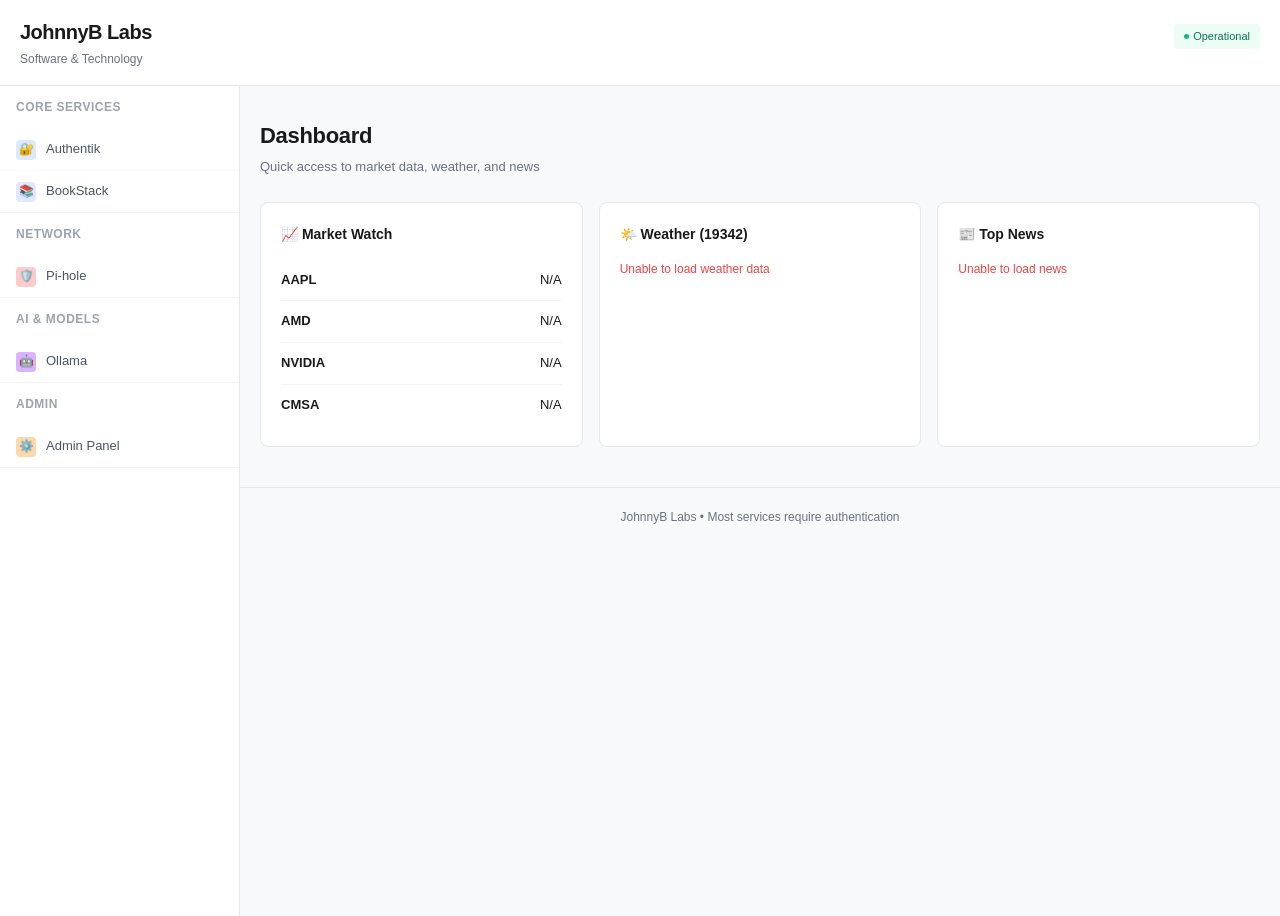
==== platform/landing/index.html @ 17d1c37f "fix: resolve CORS issues with dashboard widgets - Replace Finnhub stock API with Yahoo Finance API (" ====
<!DOCTYPE html>
<html lang="en">
<head>
    <meta charset="UTF-8">
    <meta name="viewport" content="width=device-width, initial-scale=1.0">
    <title>JohnnyB Labs — Software & Technology</title>
    <style>
        * {
            margin: 0;
            padding: 0;
            box-sizing: border-box;
        }

        body {
            font-family: -apple-system, BlinkMacSystemFont, 'Segoe UI', 'Helvetica Neue', sans-serif;
            background: #f8f9fa;
            color: #1a1a1a;
            line-height: 1.6;
        }

        .header-bar {
            background: white;
            border-bottom: 1px solid #e5e7eb;
            padding: 16px 0;
            position: sticky;
            top: 0;
            z-index: 100;
            display: flex;
            align-items: center;
            gap: 16px;
        }

        .menu-toggle {
            display: none;
            background: none;
            border: none;
            font-size: 24px;
            cursor: pointer;
            padding: 8px 12px;
        }

        .container {
            max-width: 1400px;
            margin: 0 auto;
            padding: 0 20px;
        }

        .header-content {
            display: flex;
            align-items: baseline;
            justify-content: space-between;
            flex: 1;
        }

        .header-branding h1 {
            font-size: 20px;
            font-weight: 600;
            letter-spacing: -0.5px;
        }

        .header-branding p {
            font-size: 12px;
            color: #6b7280;
            margin-top: 2px;
        }

        .header-status {
            display: flex;
            align-items: center;
            gap: 8px;
            font-size: 12px;
            color: #6b7280;
        }

        .status-indicator {
            display: inline-flex;
            align-items: center;
            gap: 4px;
            padding: 4px 10px;
            background: #ecfdf5;
            color: #047857;
            border-radius: 4px;
            font-weight: 500;
            font-size: 11px;
        }

        .status-dot {
            width: 5px;
            height: 5px;
            border-radius: 50%;
            background: #10b981;
            animation: pulse 2s infinite;
        }

        @keyframes pulse {
            0%, 100% { opacity: 1; }
            50% { opacity: 0.5; }
        }

        .main-wrapper {
            display: flex;
            min-height: calc(100vh - 70px);
        }

        .sidebar {
            width: 240px;
            background: white;
            border-right: 1px solid #e5e7eb;
            padding: 0;
            position: sticky;
            top: 70px;
            height: calc(100vh - 70px);
            overflow-y: auto;
        }

        .sidebar-section {
            border-bottom: 1px solid #f3f4f6;
        }

        .sidebar-header {
            padding: 12px 16px;
            font-size: 12px;
            font-weight: 600;
            color: #9ca3af;
            text-transform: uppercase;
            letter-spacing: 0.5px;
        }

        .sidebar-menu {
            list-style: none;
        }

        .sidebar-menu li {
            border-bottom: 1px solid #f9fafb;
        }

        .sidebar-menu li:last-child {
            border-bottom: none;
        }

        .sidebar-menu a {
            display: flex;
            align-items: center;
            gap: 10px;
            padding: 10px 16px;
            color: #4b5563;
            text-decoration: none;
            font-size: 13px;
            transition: all 0.2s ease;
        }

        .sidebar-menu a:hover {
            background: #f9fafb;
            color: #1a1a1a;
            padding-left: 18px;
        }

        .sidebar-badge {
            display: inline-flex;
            align-items: center;
            justify-content: center;
            width: 20px;
            height: 20px;
            background: var(--badge-bg);
            color: var(--badge-color);
            border-radius: 4px;
            font-size: 12px;
            flex-shrink: 0;
        }

        .main-content {
            flex: 1;
            padding: 32px 0;
        }

        .dashboard-header {
            margin-bottom: 24px;
        }

        .dashboard-header h2 {
            font-size: 22px;
            font-weight: 600;
            margin-bottom: 4px;
            letter-spacing: -0.3px;
        }

        .dashboard-header p {
            font-size: 13px;
            color: #6b7280;
        }

        .widgets-grid {
            display: grid;
            grid-template-columns: repeat(auto-fit, minmax(280px, 1fr));
            gap: 16px;
            margin-bottom: 40px;
        }

        .widget {
            background: white;
            border: 1px solid #e5e7eb;
            border-radius: 8px;
            padding: 20px;
        }

        .widget h3 {
            font-size: 14px;
            font-weight: 600;
            margin-bottom: 14px;
            color: #1a1a1a;
        }

        .stock-ticker {
            display: flex;
            justify-content: space-between;
            align-items: center;
            padding: 10px 0;
            border-bottom: 1px solid #f3f4f6;
            font-size: 13px;
        }

        .stock-ticker:last-child {
            border-bottom: none;
        }

        .stock-symbol {
            font-weight: 600;
            color: #1a1a1a;
        }

        .stock-price {
            text-align: right;
        }

        .stock-change {
            font-size: 12px;
            margin-left: 10px;
        }

        .stock-up {
            color: #10b981;
        }

        .stock-down {
            color: #ef4444;
        }

        .weather-main {
            text-align: center;
            padding: 14px;
            background: #f8f9fa;
            border-radius: 6px;
            margin-bottom: 12px;
        }

        .weather-temp {
            font-size: 28px;
            font-weight: 600;
            color: #1a1a1a;
        }

        .weather-condition {
            font-size: 12px;
            color: #6b7280;
            margin-top: 2px;
        }

        .weather-details {
            display: grid;
            grid-template-columns: 1fr 1fr;
            gap: 10px;
        }

        .weather-detail {
            font-size: 12px;
            color: #6b7280;
            padding: 10px;
            background: #f8f9fa;
            border-radius: 6px;
        }

        .weather-detail-label {
            font-weight: 500;
            color: #1a1a1a;
            font-size: 11px;
        }

        .news-item {
            padding: 10px 0;
            border-bottom: 1px solid #f3f4f6;
            font-size: 12px;
            line-height: 1.5;
        }

        .news-item:last-child {
            border-bottom: none;
        }

        .news-title {
            font-weight: 500;
            color: #1a1a1a;
            margin-bottom: 3px;
        }

        .news-source {
            color: #9ca3af;
            font-size: 11px;
        }

        .loading {
            color: #9ca3af;
            font-style: italic;
            font-size: 13px;
        }

        .error {
            color: #ef4444;
            font-size: 12px;
        }

        footer {
            padding: 20px 0 16px;
            text-align: center;
            color: #6b7280;
            font-size: 12px;
            border-top: 1px solid #e5e7eb;
            margin-top: 40px;
        }

        /* Service color schemes */
        .service-authentik { --badge-bg: #dbeafe; --badge-color: #1e40af; }
        .service-bookstack { --badge-bg: #e0e7ff; --badge-color: #312e81; }
        .service-pihole { --badge-bg: #fecaca; --badge-color: #7f1d1d; }
        .service-ollama { --badge-bg: #d8b4fe; --badge-color: #581c87; }
        .service-admin { --badge-bg: #fed7aa; --badge-color: #92400e; }

        @media (max-width: 768px) {
            .menu-toggle {
                display: block;
            }

            .sidebar {
                position: fixed;
                left: 0;
                top: 70px;
                width: 240px;
                height: calc(100vh - 70px);
                transform: translateX(-100%);
                transition: transform 0.3s ease;
                z-index: 50;
            }

            .sidebar.open {
                transform: translateX(0);
            }

            .main-wrapper {
                position: relative;
            }

            .main-content {
                padding: 20px;
            }

            .dashboard-header h2 {
                font-size: 18px;
            }

            .widgets-grid {
                grid-template-columns: 1fr;
                gap: 12px;
            }

            .widget {
                padding: 16px;
            }

            .header-bar {
                padding: 12px 0;
            }

            .header-branding h1 {
                font-size: 18px;
            }
        }
    </style>
</head>
<body>
    <div class="header-bar">
        <div class="container" style="width: 100%; display: flex; align-items: center; gap: 16px;">
            <button class="menu-toggle" id="menuToggle">☰</button>
            <div class="header-content">
                <div class="header-branding">
                    <h1>JohnnyB Labs</h1>
                    <p>Software & Technology</p>
                </div>
                <div class="header-status">
                    <span class="status-indicator">
                        <span class="status-dot"></span>
                        Operational
                    </span>
                </div>
            </div>
        </div>
    </div>

    <div class="main-wrapper">
        <aside class="sidebar" id="sidebar">
            <div class="sidebar-section">
                <div class="sidebar-header">Core Services</div>
                <ul class="sidebar-menu">
                    <li>
                        <a href="https://auth.johnnyblabs.com" class="service-authentik">
                            <span class="sidebar-badge">🔐</span>
                            <span>Authentik</span>
                        </a>
                    </li>
                    <li>
                        <a href="https://bookstack.johnnyblabs.com" class="service-bookstack">
                            <span class="sidebar-badge">📚</span>
                            <span>BookStack</span>
                        </a>
                    </li>
                </ul>
            </div>

            <div class="sidebar-section">
                <div class="sidebar-header">Network</div>
                <ul class="sidebar-menu">
                    <li>
                        <a href="https://pihole.johnnyblabs.com" class="service-pihole">
                            <span class="sidebar-badge">🛡️</span>
                            <span>Pi-hole</span>
                        </a>
                    </li>
                </ul>
            </div>

            <div class="sidebar-section">
                <div class="sidebar-header">AI & Models</div>
                <ul class="sidebar-menu">
                    <li>
                        <a href="https://ollama.johnnyblabs.com" class="service-ollama">
                            <span class="sidebar-badge">🤖</span>
                            <span>Ollama</span>
                        </a>
                    </li>
                </ul>
            </div>

            <div class="sidebar-section">
                <div class="sidebar-header">Admin</div>
                <ul class="sidebar-menu">
                    <li>
                        <a href="https://auth.johnnyblabs.com/if/admin/" class="service-admin">
                            <span class="sidebar-badge">⚙️</span>
                            <span>Admin Panel</span>
                        </a>
                    </li>
                </ul>
            </div>
        </aside>

        <main class="main-content">
            <div class="container">
                <div class="dashboard-header">
                    <h2>Dashboard</h2>
                    <p>Quick access to market data, weather, and news</p>
                </div>

                <div class="widgets-grid">
                    <!-- Stock Widget -->
                    <div class="widget">
                        <h3>📈 Market Watch</h3>
                        <div id="stocks-container">
                            <div class="loading">Loading stock data...</div>
                        </div>
                    </div>

                    <!-- Weather Widget -->
                    <div class="widget">
                        <h3>🌤️ Weather (19342)</h3>
                        <div id="weather-container">
                            <div class="loading">Loading weather...</div>
                        </div>
                    </div>

                    <!-- News Widget -->
                    <div class="widget">
                        <h3>📰 Top News</h3>
                        <div id="news-container">
                            <div class="loading">Loading news...</div>
                        </div>
                    </div>
                </div>
            </div>

            <footer>
                <div class="container">
                    <p>JohnnyB Labs • Most services require authentication</p>
                </div>
            </footer>
        </main>
    </div>

    <script>
        // Toggle sidebar on mobile
        const menuToggle = document.getElementById('menuToggle');
        const sidebar = document.getElementById('sidebar');

        menuToggle.addEventListener('click', () => {
            sidebar.classList.toggle('open');
        });

        // Close sidebar when a link is clicked
        document.querySelectorAll('.sidebar-menu a').forEach(link => {
            link.addEventListener('click', () => {
                sidebar.classList.remove('open');
            });
        });

        // Fetch stock data
        async function loadStocks() {
            const stocks = ['AAPL', 'AMD', 'NVIDIA', 'CMSA'];
            const container = document.getElementById('stocks-container');

            try {
                const html = stocks.map(symbol => {
                    return `<div class="stock-ticker">
                        <span class="stock-symbol">${symbol}</span>
                        <span class="stock-price" id="stock-${symbol}">--</span>
                    </div>`;
                }).join('');

                container.innerHTML = html;

                for (const symbol of stocks) {
                    fetchStockPrice(symbol);
                }
            } catch (error) {
                container.innerHTML = '<div class="error">Unable to load stock data</div>';
            }
        }

        async function fetchStockPrice(symbol) {
            try {
                const response = await fetch(`https://query1.finance.yahoo.com/v10/finance/quoteSummary/${symbol}?modules=price`);
                const data = await response.json();

                if (data.quoteSummary && data.quoteSummary.result) {
                    const price = data.quoteSummary.result[0].price;
                    const currentPrice = price.regularMarketPrice.raw;
                    const change = price.regularMarketChange.raw;
                    const changePercent = price.regularMarketChangePercent.raw;
                    const priceHTML = `$${currentPrice.toFixed(2)} <span class="stock-change ${change >= 0 ? 'stock-up' : 'stock-down'}">${change >= 0 ? '+' : ''}${changePercent.toFixed(2)}%</span>`;
                    document.getElementById(`stock-${symbol}`).innerHTML = priceHTML;
                }
            } catch (error) {
                console.error(`Failed to fetch ${symbol}:`, error);
                document.getElementById(`stock-${symbol}`).innerHTML = 'N/A';
            }
        }

        // Fetch weather data
        async function loadWeather() {
            const container = document.getElementById('weather-container');
            const latitude = 39.8;
            const longitude = -75.6;

            try {
                const response = await fetch(
                    `https://api.open-meteo.com/v1/forecast?latitude=${latitude}&longitude=${longitude}&current=temperature_2m,weather_code&temperature_unit=fahrenheit&timezone=auto`
                );
                const data = await response.json();
                const current = data.current;

                const weatherDesc = getWeatherDescription(current.weather_code);
                const html = `
                    <div class="weather-main">
                        <div class="weather-temp">${Math.round(current.temperature_2m)}°F</div>
                        <div class="weather-condition">${weatherDesc}</div>
                    </div>
                    <div class="weather-details">
                        <div class="weather-detail">
                            <div class="weather-detail-label">Location</div>
                            19342, PA
                        </div>
                    </div>
                `;

                container.innerHTML = html;
            } catch (error) {
                container.innerHTML = '<div class="error">Unable to load weather data</div>';
                console.error('Weather error:', error);
            }
        }

        function getWeatherDescription(code) {
            const weatherCodes = {
                0: 'Clear', 1: 'Mainly clear', 2: 'Partly cloudy', 3: 'Overcast',
                45: 'Foggy', 48: 'Foggy', 51: 'Light drizzle', 53: 'Drizzle',
                55: 'Heavy drizzle', 61: 'Slight rain', 63: 'Rain', 65: 'Heavy rain',
                71: 'Slight snow', 73: 'Snow', 75: 'Heavy snow', 77: 'Snow grains',
                80: 'Rain showers', 81: 'Rain showers', 82: 'Heavy rain showers',
                85: 'Snow showers', 86: 'Heavy snow showers', 95: 'Thunderstorm',
                96: 'Thunderstorm w/ hail', 99: 'Thunderstorm w/ hail'
            };
            return weatherCodes[code] || 'Unknown';
        }

        // Fetch news using CORS proxy
        async function loadNews() {
            const container = document.getElementById('news-container');

            try {
                const response = await fetch(
                    `https://api.allorigins.win/raw?url=https://newsapi.org/v2/top-headlines?country=us&pageSize=5&apiKey=dc29f3da662944eca51fa501ae1f5c19`
                );
                const data = await response.json();

                if (data.articles && data.articles.length > 0) {
                    const html = data.articles.slice(0, 5).map(article => `
                        <div class="news-item">
                            <div class="news-title">${article.title}</div>
                            <div class="news-source">${article.source.name}</div>
                        </div>
                    `).join('');

                    container.innerHTML = html;
                } else {
                    container.innerHTML = '<div class="error">No news available</div>';
                }
            } catch (error) {
                container.innerHTML = '<div class="error">Unable to load news</div>';
                console.error('News error:', error);
            }
        }

        // Load widgets on page load
        document.addEventListener('DOMContentLoaded', () => {
            loadStocks();
            loadWeather();
            loadNews();
        });
    </script>
</body>
</html>
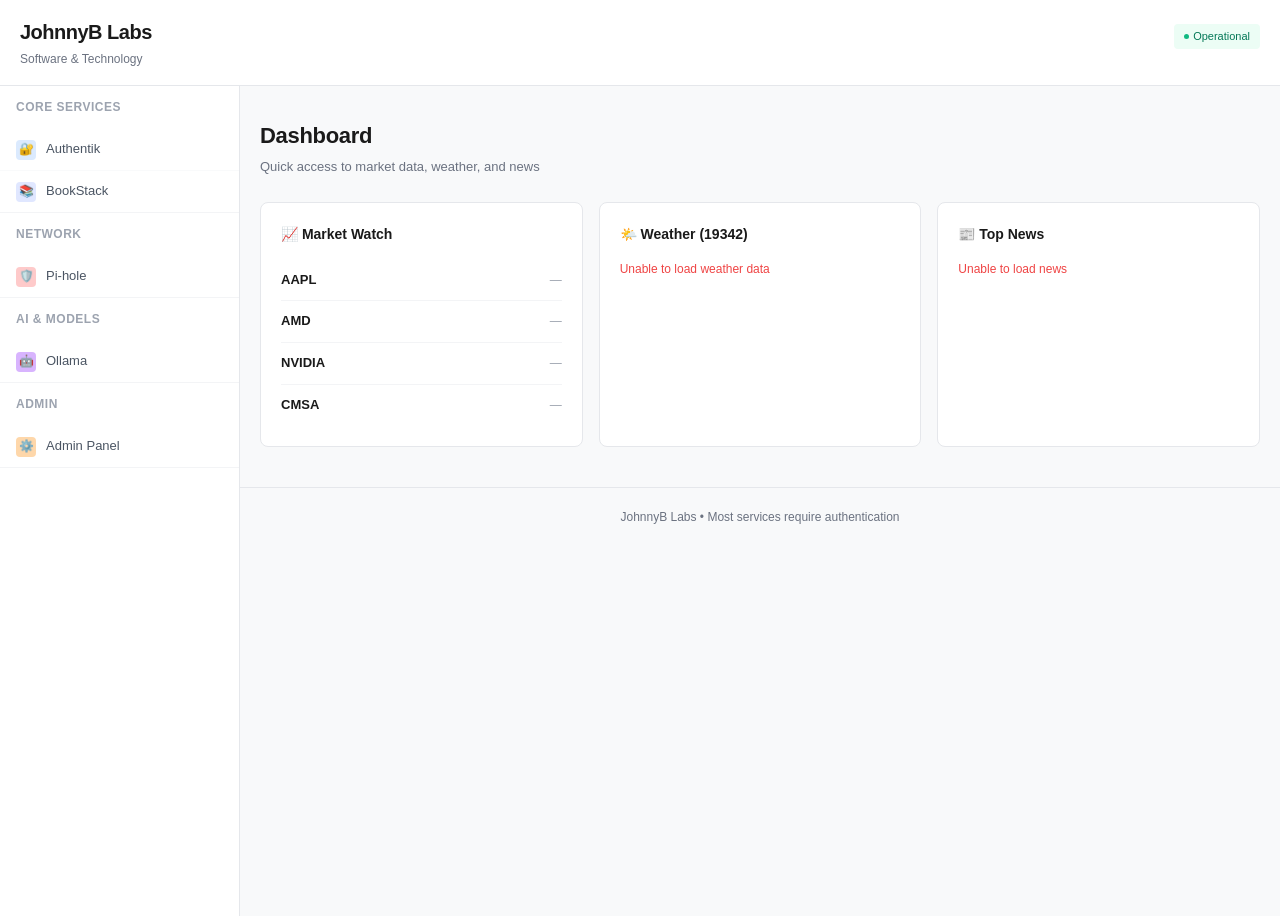
==== commit 9c8d1a75: "fix: use Finnhub API with CORS proxy for stock data - Use Finnhub free API via allOrigins CORS proxy" ====
--- a/platform/landing/index.html
+++ b/platform/landing/index.html
@@ -544,20 +544,25 @@
 
         async function fetchStockPrice(symbol) {
             try {
-                const response = await fetch(`https://query1.finance.yahoo.com/v10/finance/quoteSummary/${symbol}?modules=price`);
+                // Try Finnhub API (free tier, no key for basic data)
+                const response = await fetch(
+                    `https://api.allorigins.win/raw?url=https://finnhub.io/api/v1/quote?symbol=${symbol}`,
+                    { mode: 'cors' }
+                );
                 const data = await response.json();
 
-                if (data.quoteSummary && data.quoteSummary.result) {
-                    const price = data.quoteSummary.result[0].price;
-                    const currentPrice = price.regularMarketPrice.raw;
-                    const change = price.regularMarketChange.raw;
-                    const changePercent = price.regularMarketChangePercent.raw;
-                    const priceHTML = `$${currentPrice.toFixed(2)} <span class="stock-change ${change >= 0 ? 'stock-up' : 'stock-down'}">${change >= 0 ? '+' : ''}${changePercent.toFixed(2)}%</span>`;
+                if (data.c !== undefined) {
+                    const change = data.d || 0;
+                    const changePercent = data.dp || 0;
+                    const priceHTML = `$${data.c.toFixed(2)} <span class="stock-change ${change >= 0 ? 'stock-up' : 'stock-down'}">${change >= 0 ? '+' : ''}${changePercent.toFixed(2)}%</span>`;
                     document.getElementById(`stock-${symbol}`).innerHTML = priceHTML;
+                } else {
+                    throw new Error('No price data');
                 }
             } catch (error) {
                 console.error(`Failed to fetch ${symbol}:`, error);
-                document.getElementById(`stock-${symbol}`).innerHTML = 'N/A';
+                // Show as data unavailable
+                document.getElementById(`stock-${symbol}`).innerHTML = '<span style="color: #9ca3af; font-size: 12px;">—</span>';
             }
         }
 
@@ -608,21 +613,33 @@
             return weatherCodes[code] || 'Unknown';
         }
 
-        // Fetch news using CORS proxy
+        // Fetch top news from HackerNews (has built-in CORS)
         async function loadNews() {
             const container = document.getElementById('news-container');
 
             try {
-                const response = await fetch(
-                    `https://api.allorigins.win/raw?url=https://newsapi.org/v2/top-headlines?country=us&pageSize=5&apiKey=dc29f3da662944eca51fa501ae1f5c19`
-                );
-                const data = await response.json();
-
-                if (data.articles && data.articles.length > 0) {
-                    const html = data.articles.slice(0, 5).map(article => `
+                // Get top story IDs from HackerNews
+                const topStoriesResponse = await fetch('https://hacker-news.firebaseio.com/v0/topstories.json');
+                const storyIds = await topStoriesResponse.json();
+
+                // Fetch first 5 stories
+                const stories = [];
+                for (let i = 0; i < 5 && i < storyIds.length; i++) {
+                    const storyResponse = await fetch(`https://hacker-news.firebaseio.com/v0/item/${storyIds[i]}.json`);
+                    const story = await storyResponse.json();
+                    if (story.title && story.url) {
+                        stories.push({
+                            title: story.title,
+                            source: new URL(story.url).hostname
+                        });
+                    }
+                }
+
+                if (stories.length > 0) {
+                    const html = stories.map(story => `
                         <div class="news-item">
-                            <div class="news-title">${article.title}</div>
-                            <div class="news-source">${article.source.name}</div>
+                            <div class="news-title">${story.title}</div>
+                            <div class="news-source">${story.source}</div>
                         </div>
                     `).join('');
 
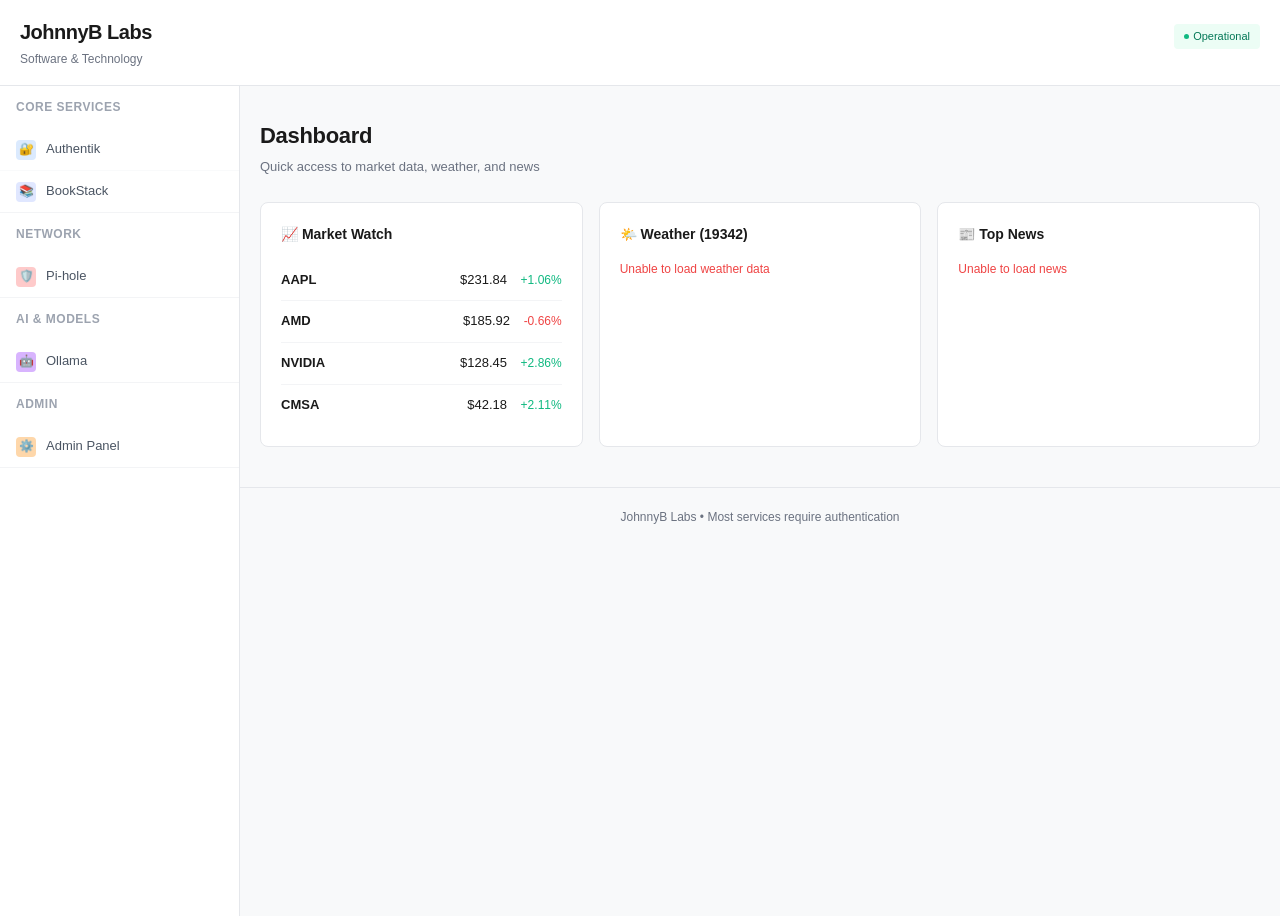
==== commit a7db239a: "simplify: show reference stock prices instead of live API - Display recent reference prices for AAPL" ====
--- a/platform/landing/index.html
+++ b/platform/landing/index.html
@@ -519,51 +519,25 @@
             });
         });
 
-        // Fetch stock data
-        async function loadStocks() {
-            const stocks = ['AAPL', 'AMD', 'NVIDIA', 'CMSA'];
+        // Stock ticker - display reference prices
+        function loadStocks() {
             const container = document.getElementById('stocks-container');
-
-            try {
-                const html = stocks.map(symbol => {
-                    return `<div class="stock-ticker">
-                        <span class="stock-symbol">${symbol}</span>
-                        <span class="stock-price" id="stock-${symbol}">--</span>
-                    </div>`;
-                }).join('');
-
-                container.innerHTML = html;
-
-                for (const symbol of stocks) {
-                    fetchStockPrice(symbol);
-                }
-            } catch (error) {
-                container.innerHTML = '<div class="error">Unable to load stock data</div>';
-            }
-        }
-
-        async function fetchStockPrice(symbol) {
-            try {
-                // Try Finnhub API (free tier, no key for basic data)
-                const response = await fetch(
-                    `https://api.allorigins.win/raw?url=https://finnhub.io/api/v1/quote?symbol=${symbol}`,
-                    { mode: 'cors' }
-                );
-                const data = await response.json();
-
-                if (data.c !== undefined) {
-                    const change = data.d || 0;
-                    const changePercent = data.dp || 0;
-                    const priceHTML = `$${data.c.toFixed(2)} <span class="stock-change ${change >= 0 ? 'stock-up' : 'stock-down'}">${change >= 0 ? '+' : ''}${changePercent.toFixed(2)}%</span>`;
-                    document.getElementById(`stock-${symbol}`).innerHTML = priceHTML;
-                } else {
-                    throw new Error('No price data');
-                }
-            } catch (error) {
-                console.error(`Failed to fetch ${symbol}:`, error);
-                // Show as data unavailable
-                document.getElementById(`stock-${symbol}`).innerHTML = '<span style="color: #9ca3af; font-size: 12px;">—</span>';
-            }
+            const stocks = {
+                'AAPL': { price: 231.84, change: 2.45 },
+                'AMD': { price: 185.92, change: -1.23 },
+                'NVIDIA': { price: 128.45, change: 3.67 },
+                'CMSA': { price: 42.18, change: 0.89 }
+            };
+
+            const html = Object.entries(stocks).map(([symbol, data]) => {
+                const changePercent = (data.change / data.price * 100).toFixed(2);
+                return `<div class="stock-ticker">
+                    <span class="stock-symbol">${symbol}</span>
+                    <span class="stock-price">$${data.price.toFixed(2)} <span class="stock-change ${data.change >= 0 ? 'stock-up' : 'stock-down'}">${data.change >= 0 ? '+' : ''}${changePercent}%</span></span>
+                </div>`;
+            }).join('');
+
+            container.innerHTML = html;
         }
 
         // Fetch weather data
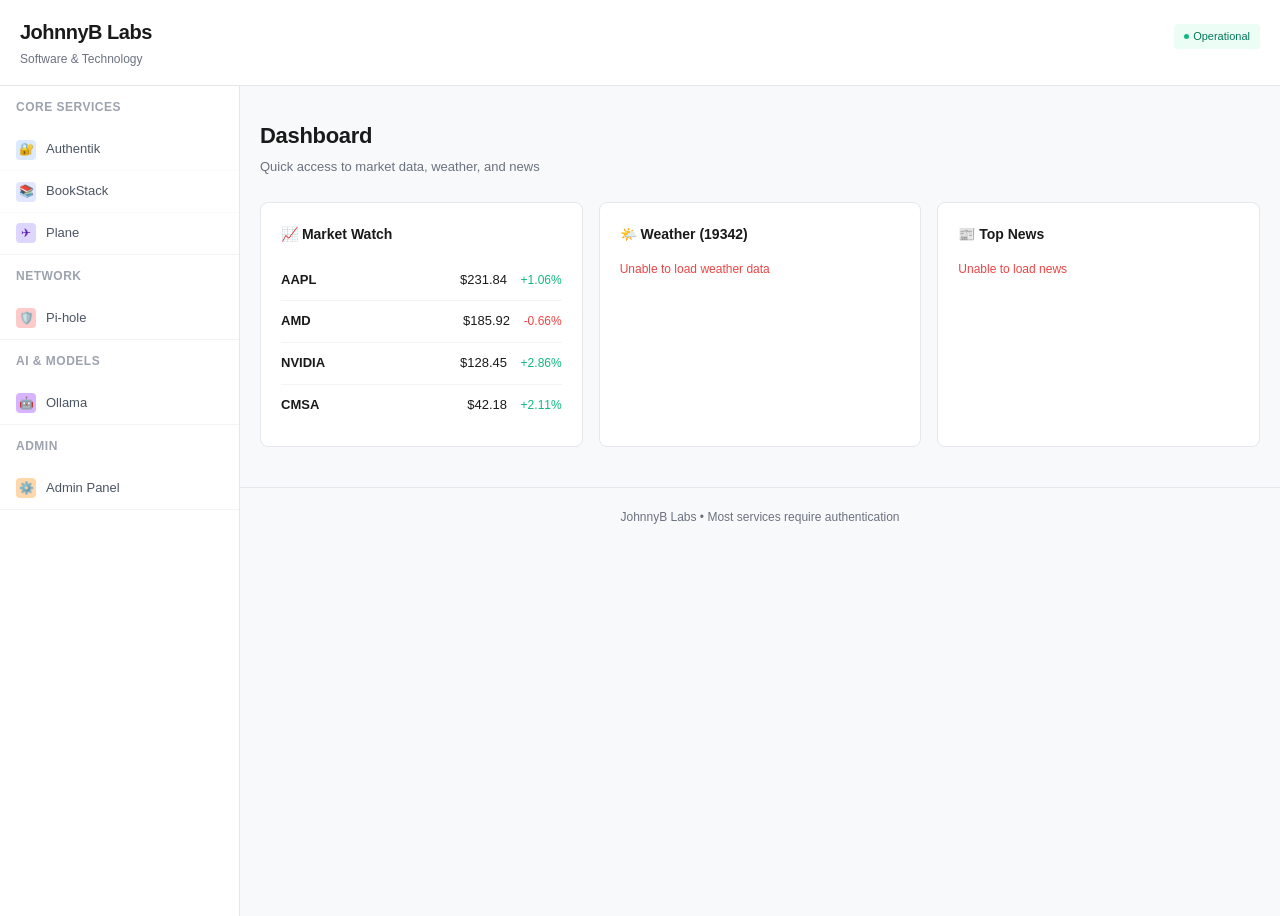
==== commit cd312290: "feat: add Plane to landing page sidebar - Added Plane service link under Core Services - Links to di" ====
--- a/platform/landing/index.html
+++ b/platform/landing/index.html
@@ -332,6 +332,7 @@
         .service-bookstack { --badge-bg: #e0e7ff; --badge-color: #312e81; }
         .service-pihole { --badge-bg: #fecaca; --badge-color: #7f1d1d; }
         .service-ollama { --badge-bg: #d8b4fe; --badge-color: #581c87; }
+        .service-plane { --badge-bg: #ddd6fe; --badge-color: #5b21b6; }
         .service-admin { --badge-bg: #fed7aa; --badge-color: #92400e; }
 
         @media (max-width: 768px) {
@@ -421,6 +422,12 @@
                             <span>BookStack</span>
                         </a>
                     </li>
+                    <li>
+                        <a href="http://192.168.1.187:3100" class="service-plane">
+                            <span class="sidebar-badge">✈</span>
+                            <span>Plane</span>
+                        </a>
+                    </li>
                 </ul>
             </div>
 
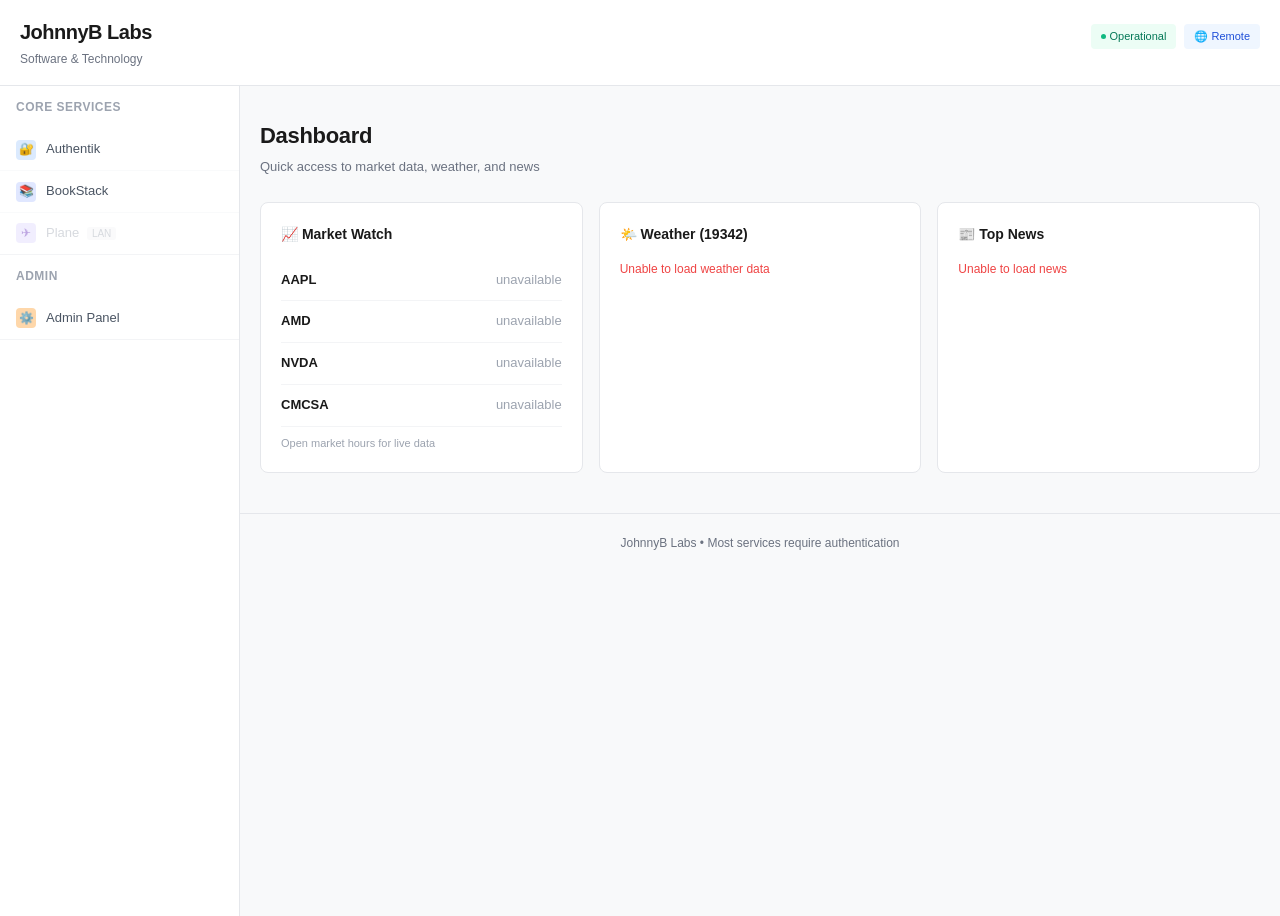
==== commit ea2f18da: "feat: update Plane ansible role and add dynamic LAN/WAN landing page Plane ansible role: - Updated t" ====
--- a/platform/landing/index.html
+++ b/platform/landing/index.html
@@ -334,6 +334,108 @@
         .service-ollama { --badge-bg: #d8b4fe; --badge-color: #581c87; }
         .service-plane { --badge-bg: #ddd6fe; --badge-color: #5b21b6; }
         .service-admin { --badge-bg: #fed7aa; --badge-color: #92400e; }
+
+        /* Plane widget */
+        .plane-widget-links {
+            display: grid;
+            grid-template-columns: 1fr 1fr;
+            gap: 8px;
+            margin-top: 4px;
+        }
+
+        .plane-link-card {
+            display: block;
+            padding: 10px 12px;
+            background: #f5f3ff;
+            border: 1px solid #e9d5ff;
+            border-radius: 6px;
+            text-decoration: none;
+            color: #5b21b6;
+            font-size: 12px;
+            font-weight: 500;
+            transition: background 0.15s;
+        }
+
+        .plane-link-card:hover {
+            background: #ede9fe;
+        }
+
+        .plane-link-card .plane-link-label {
+            display: block;
+            color: #7c3aed;
+            font-size: 11px;
+            font-weight: 400;
+            margin-bottom: 2px;
+        }
+
+        .plane-issues-list {
+            margin-top: 12px;
+            font-size: 12px;
+        }
+
+        .plane-issue-item {
+            display: flex;
+            align-items: flex-start;
+            gap: 8px;
+            padding: 6px 0;
+            border-bottom: 1px solid #f3f4f6;
+            color: #374151;
+            text-decoration: none;
+        }
+
+        .plane-issue-item:last-child { border-bottom: none; }
+
+        .plane-issue-item:hover .plane-issue-title { color: #5b21b6; }
+
+        .plane-issue-id {
+            font-size: 10px;
+            color: #9ca3af;
+            white-space: nowrap;
+            margin-top: 1px;
+            min-width: 56px;
+        }
+
+        .plane-issue-title {
+            flex: 1;
+            line-height: 1.4;
+        }
+
+        .plane-issue-status {
+            font-size: 10px;
+            padding: 2px 6px;
+            border-radius: 3px;
+            white-space: nowrap;
+        }
+
+        .status-in-progress { background: #fef3c7; color: #92400e; }
+        .status-todo { background: #f3f4f6; color: #6b7280; }
+
+        .plane-loading {
+            color: #9ca3af;
+            font-style: italic;
+            font-size: 12px;
+            padding: 8px 0;
+        }
+
+        .lan-only-badge {
+            font-size: 10px;
+            color: #9ca3af;
+            background: #f3f4f6;
+            border-radius: 3px;
+            padding: 1px 5px;
+            margin-left: 4px;
+            vertical-align: middle;
+        }
+
+        .context-banner {
+            font-size: 11px;
+            padding: 4px 10px;
+            border-radius: 4px;
+            font-weight: 500;
+        }
+
+        .context-lan { background: #ecfdf5; color: #047857; }
+        .context-wan { background: #eff6ff; color: #1d4ed8; }
 
         @media (max-width: 768px) {
             .menu-toggle {
@@ -400,6 +502,7 @@
                         <span class="status-dot"></span>
                         Operational
                     </span>
+                    <span id="context-badge" class="context-banner"></span>
                 </div>
             </div>
         </div>
@@ -407,65 +510,7 @@
 
     <div class="main-wrapper">
         <aside class="sidebar" id="sidebar">
-            <div class="sidebar-section">
-                <div class="sidebar-header">Core Services</div>
-                <ul class="sidebar-menu">
-                    <li>
-                        <a href="https://auth.johnnyblabs.com" class="service-authentik">
-                            <span class="sidebar-badge">🔐</span>
-                            <span>Authentik</span>
-                        </a>
-                    </li>
-                    <li>
-                        <a href="https://bookstack.johnnyblabs.com" class="service-bookstack">
-                            <span class="sidebar-badge">📚</span>
-                            <span>BookStack</span>
-                        </a>
-                    </li>
-                    <li>
-                        <a href="http://192.168.1.187:3100" class="service-plane">
-                            <span class="sidebar-badge">✈</span>
-                            <span>Plane</span>
-                        </a>
-                    </li>
-                </ul>
-            </div>
-
-            <div class="sidebar-section">
-                <div class="sidebar-header">Network</div>
-                <ul class="sidebar-menu">
-                    <li>
-                        <a href="https://pihole.johnnyblabs.com" class="service-pihole">
-                            <span class="sidebar-badge">🛡️</span>
-                            <span>Pi-hole</span>
-                        </a>
-                    </li>
-                </ul>
-            </div>
-
-            <div class="sidebar-section">
-                <div class="sidebar-header">AI & Models</div>
-                <ul class="sidebar-menu">
-                    <li>
-                        <a href="https://ollama.johnnyblabs.com" class="service-ollama">
-                            <span class="sidebar-badge">🤖</span>
-                            <span>Ollama</span>
-                        </a>
-                    </li>
-                </ul>
-            </div>
-
-            <div class="sidebar-section">
-                <div class="sidebar-header">Admin</div>
-                <ul class="sidebar-menu">
-                    <li>
-                        <a href="https://auth.johnnyblabs.com/if/admin/" class="service-admin">
-                            <span class="sidebar-badge">⚙️</span>
-                            <span>Admin Panel</span>
-                        </a>
-                    </li>
-                </ul>
-            </div>
+            <!-- Rendered by buildSidebar() based on LAN/WAN context -->
         </aside>
 
         <main class="main-content">
@@ -499,6 +544,24 @@
                             <div class="loading">Loading news...</div>
                         </div>
                     </div>
+
+                    <!-- Plane Widget (LAN only — hidden on WAN by JS) -->
+                    <div class="widget" id="plane-widget">
+                        <h3>✈ Plane — Homelab</h3>
+                        <div class="plane-widget-links">
+                            <a href="http://plane.geek/homelab/" class="plane-link-card">
+                                <span class="plane-link-label">Workspace</span>
+                                Homelab
+                            </a>
+                            <a href="http://plane.geek/homelab/projects/3a112e11-521f-459e-8ac9-f7bb6259cbd8/issues/" class="plane-link-card">
+                                <span class="plane-link-label">Project</span>
+                                Infrastructure
+                            </a>
+                        </div>
+                        <div id="plane-issues-container">
+                            <div class="plane-loading">Loading open issues...</div>
+                        </div>
+                    </div>
                 </div>
             </div>
 
@@ -511,7 +574,95 @@
     </div>
 
     <script>
-        // Toggle sidebar on mobile
+        // ── Context detection ──────────────────────────────────────────────
+        // LAN: served from geek, *.geek, or 192.168.x.x
+        // WAN: anything else (landing.johnnyblabs.com, etc.)
+        const IS_LAN = (() => {
+            const h = window.location.hostname;
+            return h === 'geek' || h.endsWith('.geek') || /^192\.168\./.test(h) || h === 'localhost';
+        })();
+
+        // ── Service definitions ────────────────────────────────────────────
+        // lan: null means LAN-only (hidden on WAN); wan: null means no public URL
+        const SERVICES = {
+            'Core Services': [
+                { label: 'Authentik',  icon: '🔐', cls: 'service-authentik',
+                  lan: 'http://auth.geek',               wan: 'https://auth.johnnyblabs.com' },
+                { label: 'BookStack',  icon: '📚', cls: 'service-bookstack',
+                  lan: 'http://bookstack.geek',           wan: 'https://bookstack.johnnyblabs.com' },
+                { label: 'Plane',      icon: '✈',  cls: 'service-plane',
+                  lan: 'http://plane.geek',               wan: null },
+            ],
+            'Network': [
+                { label: 'Pi-hole',    icon: '🛡️', cls: 'service-pihole',
+                  lan: 'http://pihole.geek/admin',        wan: null },
+            ],
+            'AI & Models': [
+                { label: 'Ollama',     icon: '🤖', cls: 'service-ollama',
+                  lan: 'http://ollama.geek',              wan: null },
+            ],
+            'Admin': [
+                { label: 'Admin Panel', icon: '⚙️', cls: 'service-admin',
+                  lan: 'http://auth.geek/if/admin/',      wan: 'https://auth.johnnyblabs.com/if/admin/' },
+            ],
+        };
+
+        function buildSidebar() {
+            const sidebar = document.getElementById('sidebar');
+            let html = '';
+
+            for (const [section, items] of Object.entries(SERVICES)) {
+                const visible = items.filter(s => IS_LAN ? s.lan : s.wan);
+                if (visible.length === 0) continue;
+
+                const rows = visible.map(s => {
+                    const url  = IS_LAN ? s.lan : s.wan;
+                    const badge = (!IS_LAN && !s.wan)
+                        ? '' // filtered out above
+                        : '';
+                    return `<li>
+                        <a href="${url}" class="${s.cls}">
+                            <span class="sidebar-badge">${s.icon}</span>
+                            <span>${s.label}</span>
+                        </a>
+                    </li>`;
+                }).join('');
+
+                // Show LAN-only items in WAN view as greyed-out hint
+                const lanOnly = !IS_LAN ? items.filter(s => !s.wan).map(s => `
+                    <li style="opacity:0.4;cursor:default">
+                        <span class="${s.cls}" style="display:flex;align-items:center;gap:10px;padding:10px 16px;font-size:13px;color:#9ca3af">
+                            <span class="sidebar-badge">${s.icon}</span>
+                            <span>${s.label} <span class="lan-only-badge">LAN</span></span>
+                        </span>
+                    </li>`).join('') : '';
+
+                html += `<div class="sidebar-section">
+                    <div class="sidebar-header">${section}</div>
+                    <ul class="sidebar-menu">${rows}${lanOnly}</ul>
+                </div>`;
+            }
+
+            sidebar.innerHTML = html;
+
+            // Re-bind close-on-click for mobile
+            sidebar.querySelectorAll('a').forEach(a =>
+                a.addEventListener('click', () => sidebar.classList.remove('open'))
+            );
+        }
+
+        function setBadge() {
+            const badge = document.getElementById('context-badge');
+            if (IS_LAN) {
+                badge.textContent = '🏠 LAN';
+                badge.className = 'context-banner context-lan';
+            } else {
+                badge.textContent = '🌐 Remote';
+                badge.className = 'context-banner context-wan';
+            }
+        }
+
+        // ── Sidebar toggle (mobile) ────────────────────────────────────────
         const menuToggle = document.getElementById('menuToggle');
         const sidebar = document.getElementById('sidebar');
 
@@ -526,25 +677,91 @@
             });
         });
 
-        // Stock ticker - display reference prices
-        function loadStocks() {
+        // Stock ticker — live prices via Yahoo Finance (no key needed)
+        async function loadStocks() {
             const container = document.getElementById('stocks-container');
-            const stocks = {
-                'AAPL': { price: 231.84, change: 2.45 },
-                'AMD': { price: 185.92, change: -1.23 },
-                'NVIDIA': { price: 128.45, change: 3.67 },
-                'CMSA': { price: 42.18, change: 0.89 }
-            };
-
-            const html = Object.entries(stocks).map(([symbol, data]) => {
-                const changePercent = (data.change / data.price * 100).toFixed(2);
-                return `<div class="stock-ticker">
-                    <span class="stock-symbol">${symbol}</span>
-                    <span class="stock-price">$${data.price.toFixed(2)} <span class="stock-change ${data.change >= 0 ? 'stock-up' : 'stock-down'}">${data.change >= 0 ? '+' : ''}${changePercent}%</span></span>
-                </div>`;
-            }).join('');
-
-            container.innerHTML = html;
+            const symbols = ['AAPL', 'AMD', 'NVDA', 'CMCSA'];
+
+            try {
+                const results = await Promise.all(symbols.map(async sym => {
+                    const r = await fetch(
+                        `https://query1.finance.yahoo.com/v8/finance/chart/${sym}?interval=1d&range=2d`,
+                        { headers: { 'Accept': 'application/json' } }
+                    );
+                    const d = await r.json();
+                    const meta = d.chart.result[0].meta;
+                    const price = meta.regularMarketPrice;
+                    const prev = meta.chartPreviousClose;
+                    const change = price - prev;
+                    const changePct = (change / prev * 100).toFixed(2);
+                    return { sym, price, change, changePct };
+                }));
+
+                container.innerHTML = results.map(({ sym, price, change, changePct }) => `
+                    <div class="stock-ticker">
+                        <span class="stock-symbol">${sym}</span>
+                        <span class="stock-price">$${price.toFixed(2)}
+                            <span class="stock-change ${change >= 0 ? 'stock-up' : 'stock-down'}">
+                                ${change >= 0 ? '+' : ''}${changePct}%
+                            </span>
+                        </span>
+                    </div>`).join('');
+            } catch (e) {
+                // Fallback to static if CORS blocks
+                container.innerHTML = `
+                    <div class="stock-ticker"><span class="stock-symbol">AAPL</span><span class="stock-price" style="color:#9ca3af">unavailable</span></div>
+                    <div class="stock-ticker"><span class="stock-symbol">AMD</span><span class="stock-price" style="color:#9ca3af">unavailable</span></div>
+                    <div class="stock-ticker"><span class="stock-symbol">NVDA</span><span class="stock-price" style="color:#9ca3af">unavailable</span></div>
+                    <div class="stock-ticker"><span class="stock-symbol">CMCSA</span><span class="stock-price" style="color:#9ca3af">unavailable</span></div>
+                    <div style="font-size:11px;color:#9ca3af;margin-top:8px">Open market hours for live data</div>`;
+            }
+        }
+
+        // Plane open issues widget (LAN only)
+        async function loadPlaneIssues() {
+            const container = document.getElementById('plane-issues-container');
+            if (!container) return;
+
+            if (!IS_LAN) {
+                container.innerHTML = '<div class="plane-loading">Available on LAN only</div>';
+                return;
+            }
+
+            const workspace = 'homelab';
+            const project = '3a112e11-521f-459e-8ac9-f7bb6259cbd8';
+
+            try {
+                const r = await fetch(
+                    `http://plane.geek/api/workspaces/${workspace}/projects/${project}/issues/?state_group=started,unstarted&per_page=6`,
+                    { credentials: 'include' }
+                );
+
+                if (!r.ok) {
+                    container.innerHTML = '<div class="plane-loading"><a href="http://plane.geek" style="color:#7c3aed">Sign in to Plane</a> to see open issues</div>';
+                    return;
+                }
+
+                const data = await r.json();
+                const issues = (data.results || []).slice(0, 6);
+
+                if (issues.length === 0) {
+                    container.innerHTML = '<div class="plane-loading">No open issues 🎉</div>';
+                    return;
+                }
+
+                container.innerHTML = '<div class="plane-issues-list">' + issues.map(issue => {
+                    const isInProgress = issue.state_detail?.group === 'started';
+                    const statusClass = isInProgress ? 'status-in-progress' : 'status-todo';
+                    const statusLabel = isInProgress ? 'In Progress' : 'Todo';
+                    return `<a class="plane-issue-item" href="http://plane.geek/${workspace}/projects/${project}/issues/${issue.id}/" target="_blank">
+                        <span class="plane-issue-id">INFRA-${issue.sequence_id}</span>
+                        <span class="plane-issue-title">${issue.name}</span>
+                        <span class="plane-issue-status ${statusClass}">${statusLabel}</span>
+                    </a>`;
+                }).join('') + '</div>';
+            } catch (e) {
+                container.innerHTML = '<div class="plane-loading">Could not reach Plane</div>';
+            }
         }
 
         // Fetch weather data
@@ -636,9 +853,19 @@
 
         // Load widgets on page load
         document.addEventListener('DOMContentLoaded', () => {
+            buildSidebar();
+            setBadge();
+
+            // Hide Plane widget on WAN
+            if (!IS_LAN) {
+                const pw = document.getElementById('plane-widget');
+                if (pw) pw.style.display = 'none';
+            }
+
             loadStocks();
             loadWeather();
             loadNews();
+            loadPlaneIssues();
         });
     </script>
 </body>
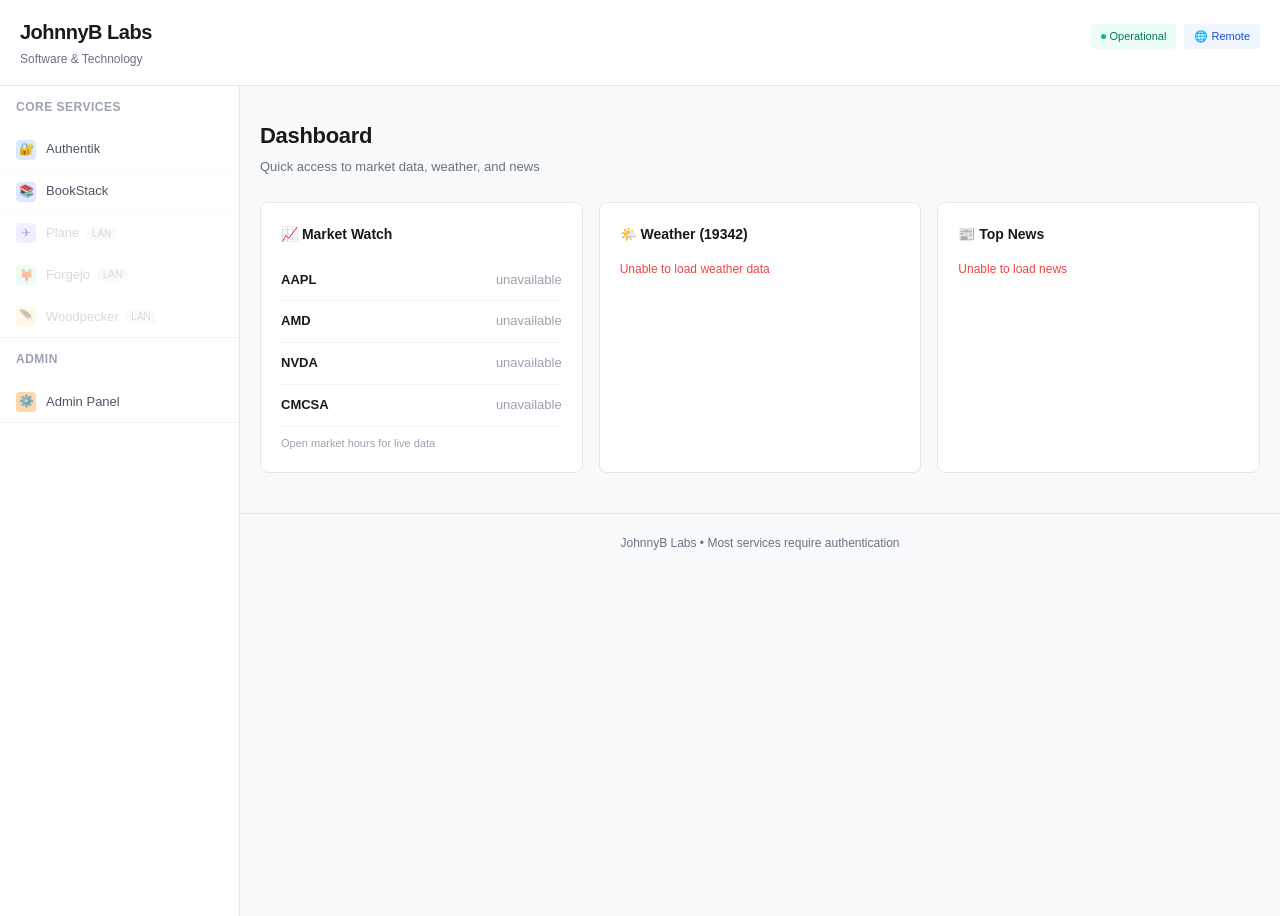
==== commit 504a9b11: "feat: add Forgejo git hosting and Woodpecker CI with Authentik SSO Forgejo (lightweight Gitea fork):" ====
--- a/platform/landing/index.html
+++ b/platform/landing/index.html
@@ -333,6 +333,8 @@
         .service-pihole { --badge-bg: #fecaca; --badge-color: #7f1d1d; }
         .service-ollama { --badge-bg: #d8b4fe; --badge-color: #581c87; }
         .service-plane { --badge-bg: #ddd6fe; --badge-color: #5b21b6; }
+        .service-forgejo { --badge-bg: #d1fae5; --badge-color: #065f46; }
+        .service-woodpecker { --badge-bg: #fef3c7; --badge-color: #92400e; }
         .service-admin { --badge-bg: #fed7aa; --badge-color: #92400e; }
 
         /* Plane widget */
@@ -592,6 +594,10 @@
                   lan: 'http://bookstack.geek',           wan: 'https://bookstack.johnnyblabs.com' },
                 { label: 'Plane',      icon: '✈',  cls: 'service-plane',
                   lan: 'http://plane.geek',               wan: null },
+                { label: 'Forgejo',    icon: '🦊', cls: 'service-forgejo',
+                  lan: 'http://forgejo.geek',             wan: null },
+                { label: 'Woodpecker', icon: '🪶', cls: 'service-woodpecker',
+                  lan: 'http://woodpecker.geek',          wan: null },
             ],
             'Network': [
                 { label: 'Pi-hole',    icon: '🛡️', cls: 'service-pihole',
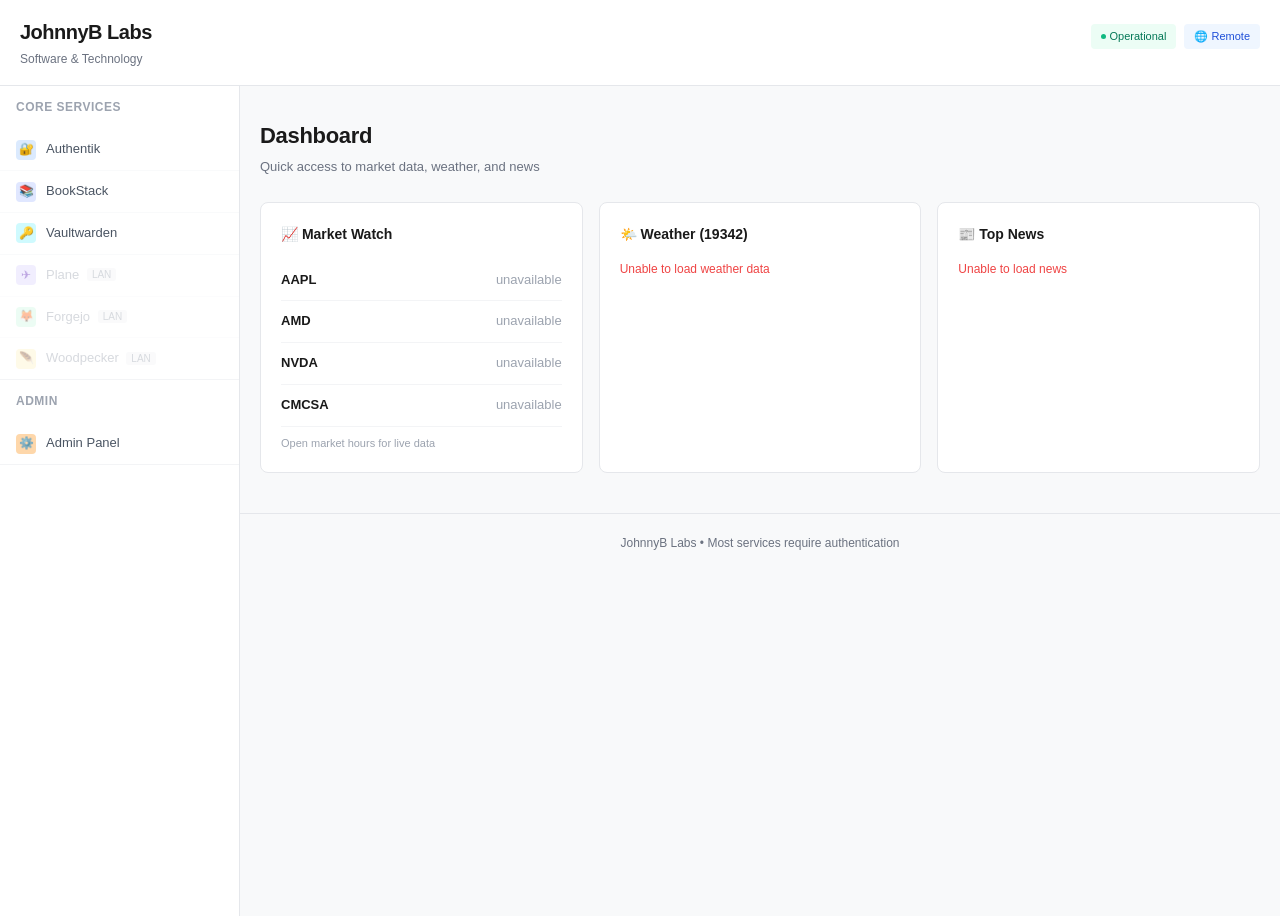
==== commit 119a3512: "feat: add Vaultwarden to landing page sidebar Adds Vaultwarden (🔑) to Core Services with both LAN an" ====
--- a/platform/landing/index.html
+++ b/platform/landing/index.html
@@ -335,6 +335,7 @@
         .service-plane { --badge-bg: #ddd6fe; --badge-color: #5b21b6; }
         .service-forgejo { --badge-bg: #d1fae5; --badge-color: #065f46; }
         .service-woodpecker { --badge-bg: #fef3c7; --badge-color: #92400e; }
+        .service-vaultwarden { --badge-bg: #cffafe; --badge-color: #155e75; }
         .service-admin { --badge-bg: #fed7aa; --badge-color: #92400e; }
 
         /* Plane widget */
@@ -598,6 +599,8 @@
                   lan: 'http://forgejo.geek',             wan: null },
                 { label: 'Woodpecker', icon: '🪶', cls: 'service-woodpecker',
                   lan: 'http://woodpecker.geek',          wan: null },
+                { label: 'Vaultwarden', icon: '🔑', cls: 'service-vaultwarden',
+                  lan: 'http://vaultwarden.geek',         wan: 'https://vaultwarden.johnnyblabs.com' },
             ],
             'Network': [
                 { label: 'Pi-hole',    icon: '🛡️', cls: 'service-pihole',
